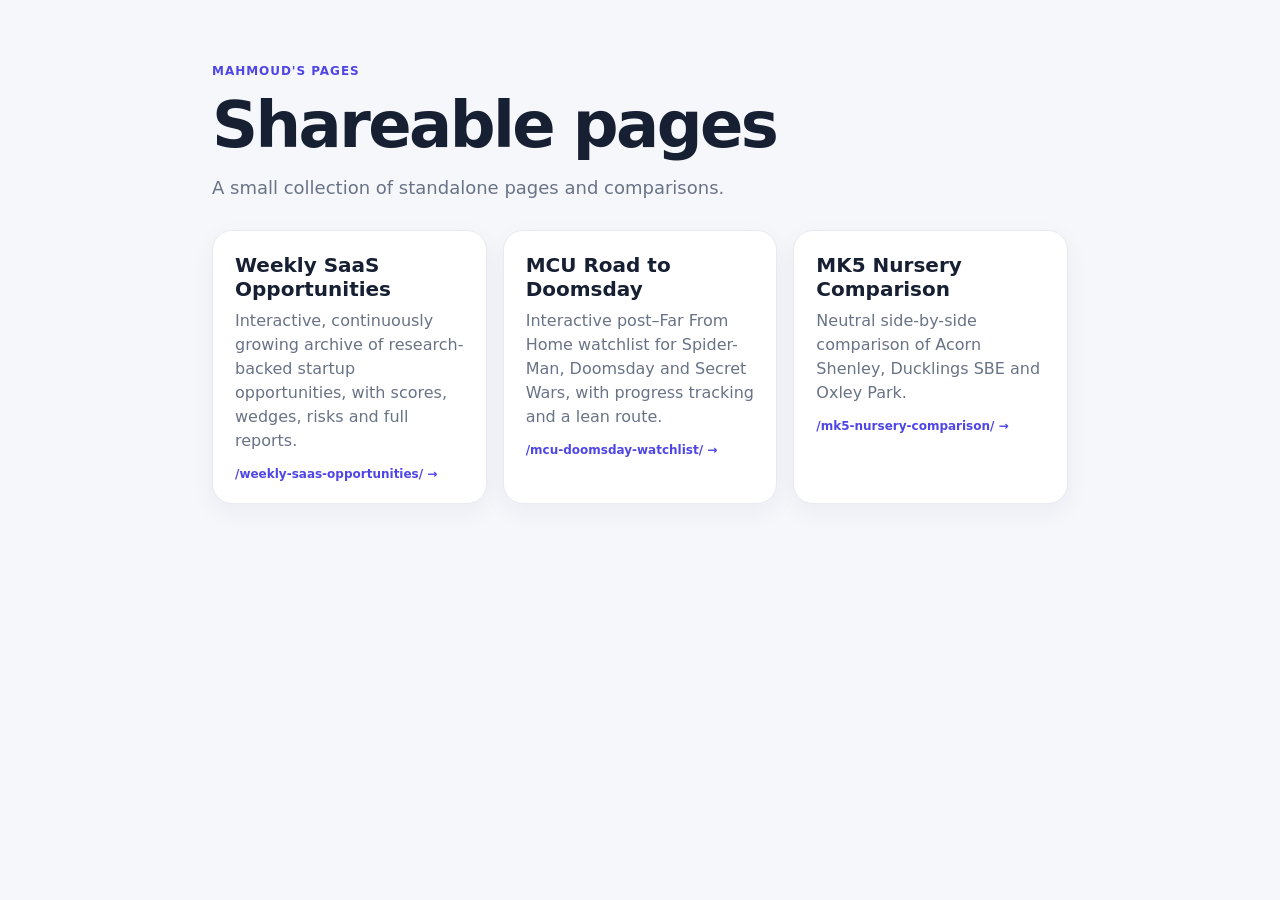
==== index.html @ de0a1bed "Add SaaS opportunity dashboard to pages index" ====
<!DOCTYPE html>
<html lang="en">
<head>
  <meta charset="utf-8" />
  <meta name="viewport" content="width=device-width, initial-scale=1" />
  <title>Pages</title>
  <style>
    :root{--bg:#f6f7fb;--card:#fff;--text:#172033;--muted:#697386;--line:#e7eaf0;--accent:#4f46e5}
    *{box-sizing:border-box}body{margin:0;font-family:Inter,ui-sans-serif,system-ui,-apple-system,BlinkMacSystemFont,"Segoe UI",sans-serif;background:var(--bg);color:var(--text)}
    .wrap{max-width:900px;margin:0 auto;padding:64px 22px}.hero{margin-bottom:28px}.eyebrow{font-size:12px;font-weight:800;letter-spacing:.08em;text-transform:uppercase;color:var(--accent)}h1{font-size:clamp(36px,6vw,64px);letter-spacing:-.04em;margin:10px 0 12px}.sub{color:var(--muted);font-size:18px;line-height:1.55}.grid{display:grid;grid-template-columns:repeat(auto-fit,minmax(260px,1fr));gap:16px}.card{display:block;background:var(--card);border:1px solid var(--line);border-radius:20px;padding:22px;text-decoration:none;color:inherit;box-shadow:0 8px 24px rgba(23,32,51,.05);transition:.15s ease}.card:hover{transform:translateY(-2px);box-shadow:0 12px 30px rgba(23,32,51,.09)}.card h2{margin:0 0 8px;font-size:20px}.card p{margin:0;color:var(--muted);line-height:1.5}.path{margin-top:14px;font-size:12px;color:var(--accent);font-weight:700}
  </style>
</head>
<body>
  <main class="wrap">
    <section class="hero">
      <div class="eyebrow">Mahmoud's pages</div>
      <h1>Shareable pages</h1>
      <div class="sub">A small collection of standalone pages and comparisons.</div>
    </section>
    <section class="grid">
      <a class="card" href="./weekly-saas-opportunities/">
        <h2>Weekly SaaS Opportunities</h2>
        <p>Interactive, continuously growing archive of research-backed startup opportunities, with scores, wedges, risks and full reports.</p>
        <div class="path">/weekly-saas-opportunities/ →</div>
      </a>
      <a class="card" href="./mcu-doomsday-watchlist/">
        <h2>MCU Road to Doomsday</h2>
        <p>Interactive post–Far From Home watchlist for Spider-Man, Doomsday and Secret Wars, with progress tracking and a lean route.</p>
        <div class="path">/mcu-doomsday-watchlist/ →</div>
      </a>
      <a class="card" href="./mk5-nursery-comparison/">
        <h2>MK5 Nursery Comparison</h2>
        <p>Neutral side-by-side comparison of Acorn Shenley, Ducklings SBE and Oxley Park.</p>
        <div class="path">/mk5-nursery-comparison/ →</div>
      </a>
    </section>
  </main>
</body>
</html>
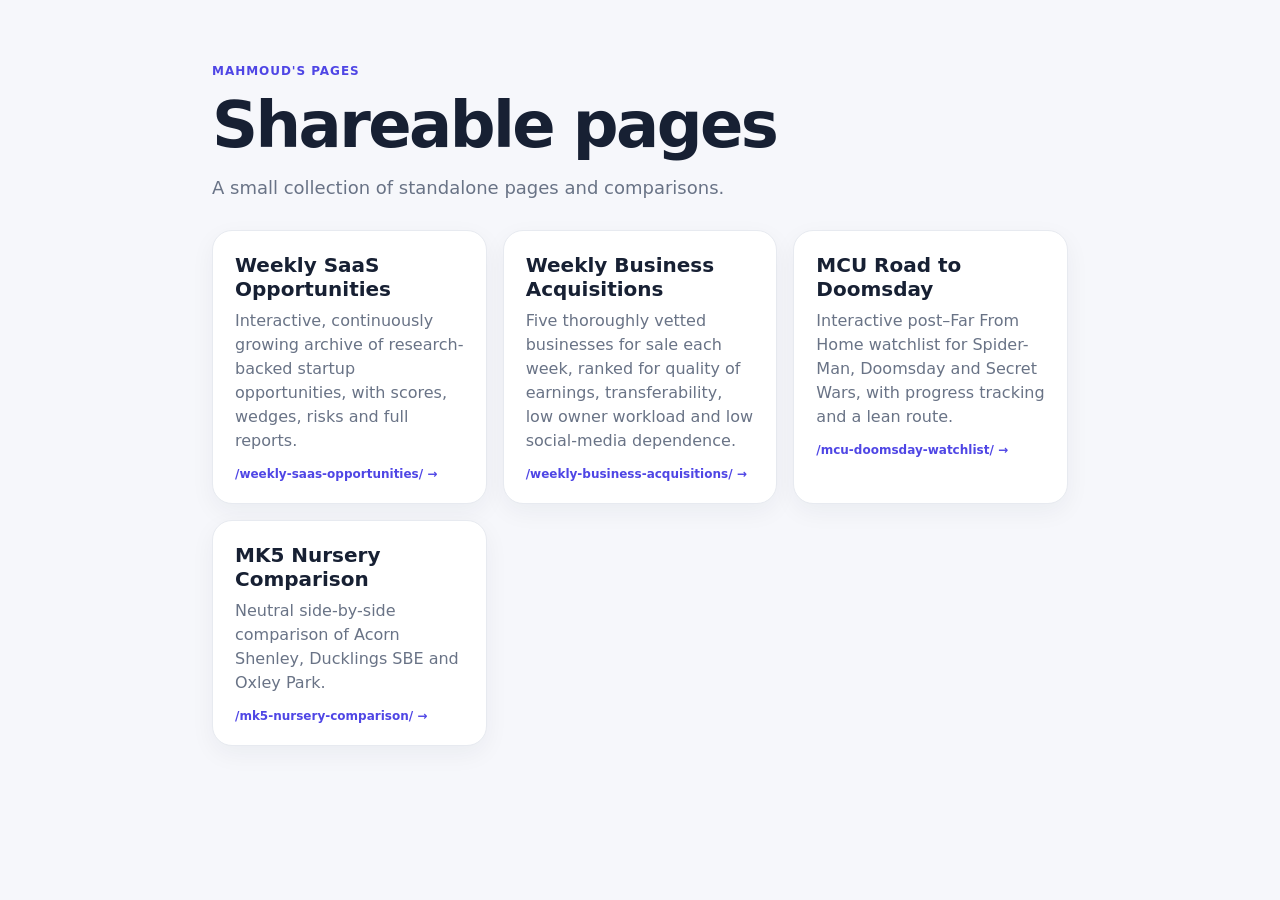
==== commit cba11395: "Link business acquisition dashboard" ====
--- a/index.html
+++ b/index.html
@@ -23,6 +23,11 @@
         <p>Interactive, continuously growing archive of research-backed startup opportunities, with scores, wedges, risks and full reports.</p>
         <div class="path">/weekly-saas-opportunities/ →</div>
       </a>
+      <a class="card" href="./weekly-business-acquisitions/">
+        <h2>Weekly Business Acquisitions</h2>
+        <p>Five thoroughly vetted businesses for sale each week, ranked for quality of earnings, transferability, low owner workload and low social-media dependence.</p>
+        <div class="path">/weekly-business-acquisitions/ →</div>
+      </a>
       <a class="card" href="./mcu-doomsday-watchlist/">
         <h2>MCU Road to Doomsday</h2>
         <p>Interactive post–Far From Home watchlist for Spider-Man, Doomsday and Secret Wars, with progress tracking and a lean route.</p>
@@ -36,4 +41,4 @@
     </section>
   </main>
 </body>
-</html>
+</html>
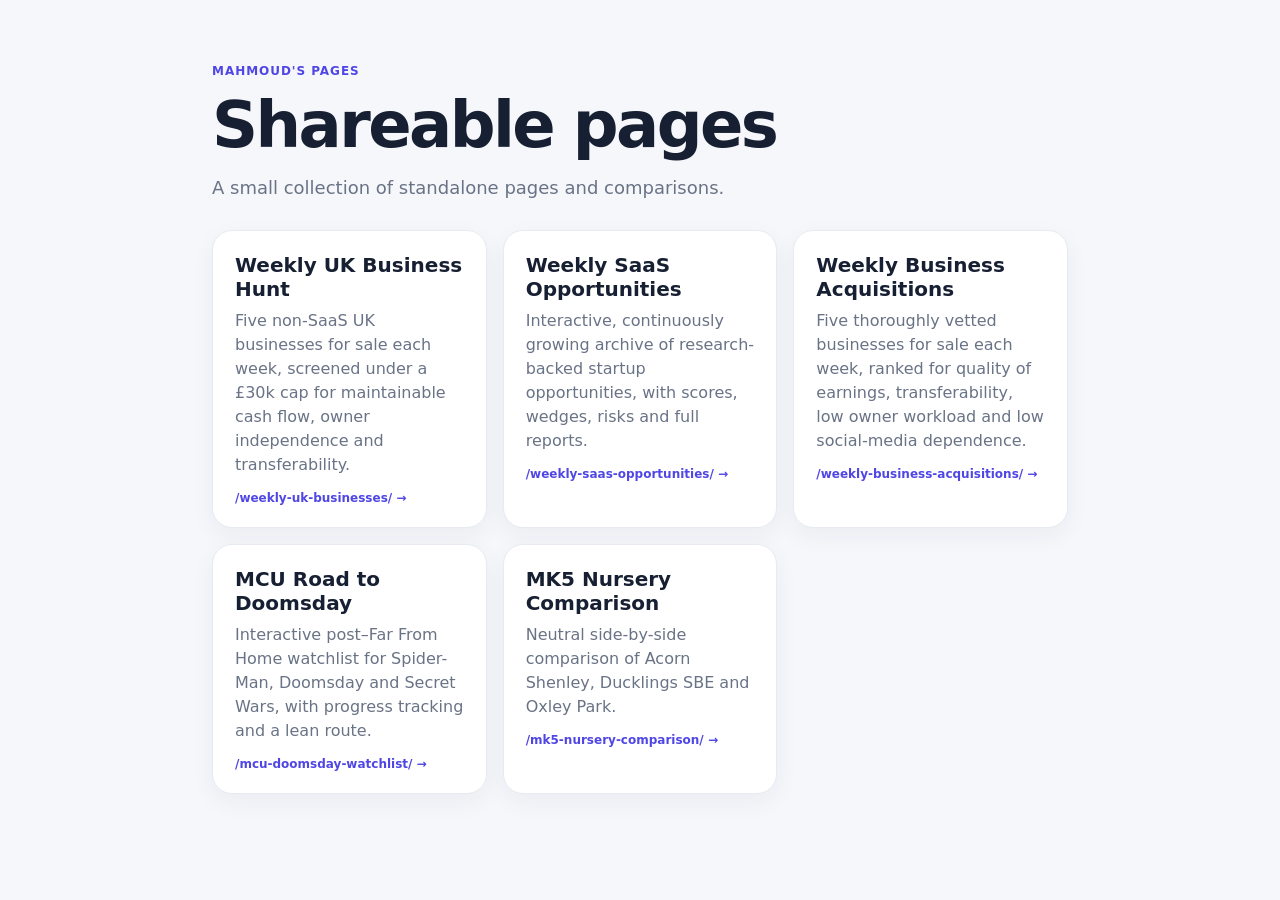
==== commit d9efd9bc: "Link weekly UK business hunt dashboard" ====
--- a/index.html
+++ b/index.html
@@ -18,6 +18,11 @@
       <div class="sub">A small collection of standalone pages and comparisons.</div>
     </section>
     <section class="grid">
+      <a class="card" href="./weekly-uk-businesses/">
+        <h2>Weekly UK Business Hunt</h2>
+        <p>Five non-SaaS UK businesses for sale each week, screened under a £30k cap for maintainable cash flow, owner independence and transferability.</p>
+        <div class="path">/weekly-uk-businesses/ →</div>
+      </a>
       <a class="card" href="./weekly-saas-opportunities/">
         <h2>Weekly SaaS Opportunities</h2>
         <p>Interactive, continuously growing archive of research-backed startup opportunities, with scores, wedges, risks and full reports.</p>
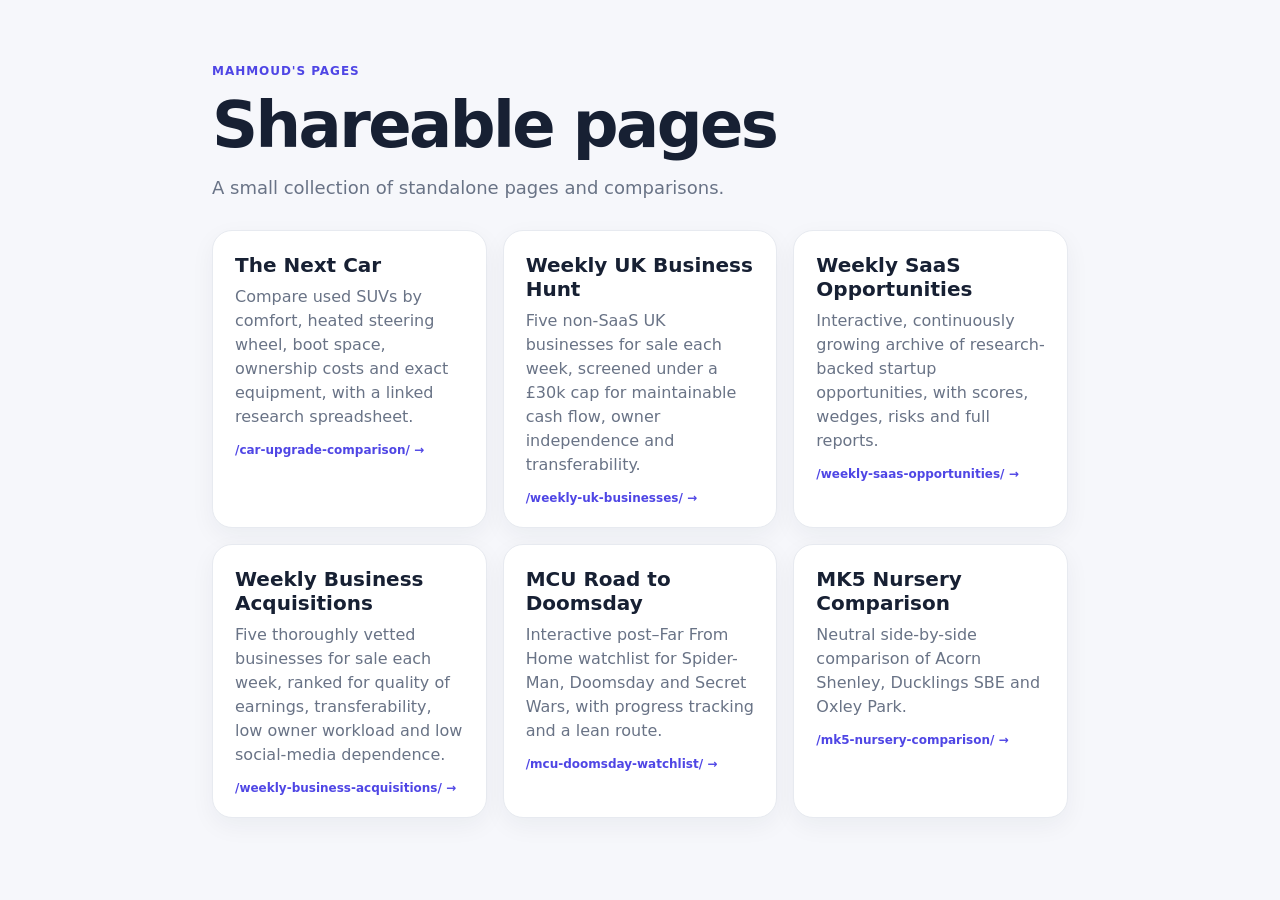
==== commit a4c42151: "Add researched SUV comparison with sheet-backed public data" ====
--- a/index.html
+++ b/index.html
@@ -18,6 +18,11 @@
       <div class="sub">A small collection of standalone pages and comparisons.</div>
     </section>
     <section class="grid">
+      <a class="card" href="./car-upgrade-comparison/">
+        <h2>The Next Car</h2>
+        <p>Compare used SUVs by comfort, heated steering wheel, boot space, ownership costs and exact equipment, with a linked research spreadsheet.</p>
+        <div class="path">/car-upgrade-comparison/ →</div>
+      </a>
       <a class="card" href="./weekly-uk-businesses/">
         <h2>Weekly UK Business Hunt</h2>
         <p>Five non-SaaS UK businesses for sale each week, screened under a £30k cap for maintainable cash flow, owner independence and transferability.</p>
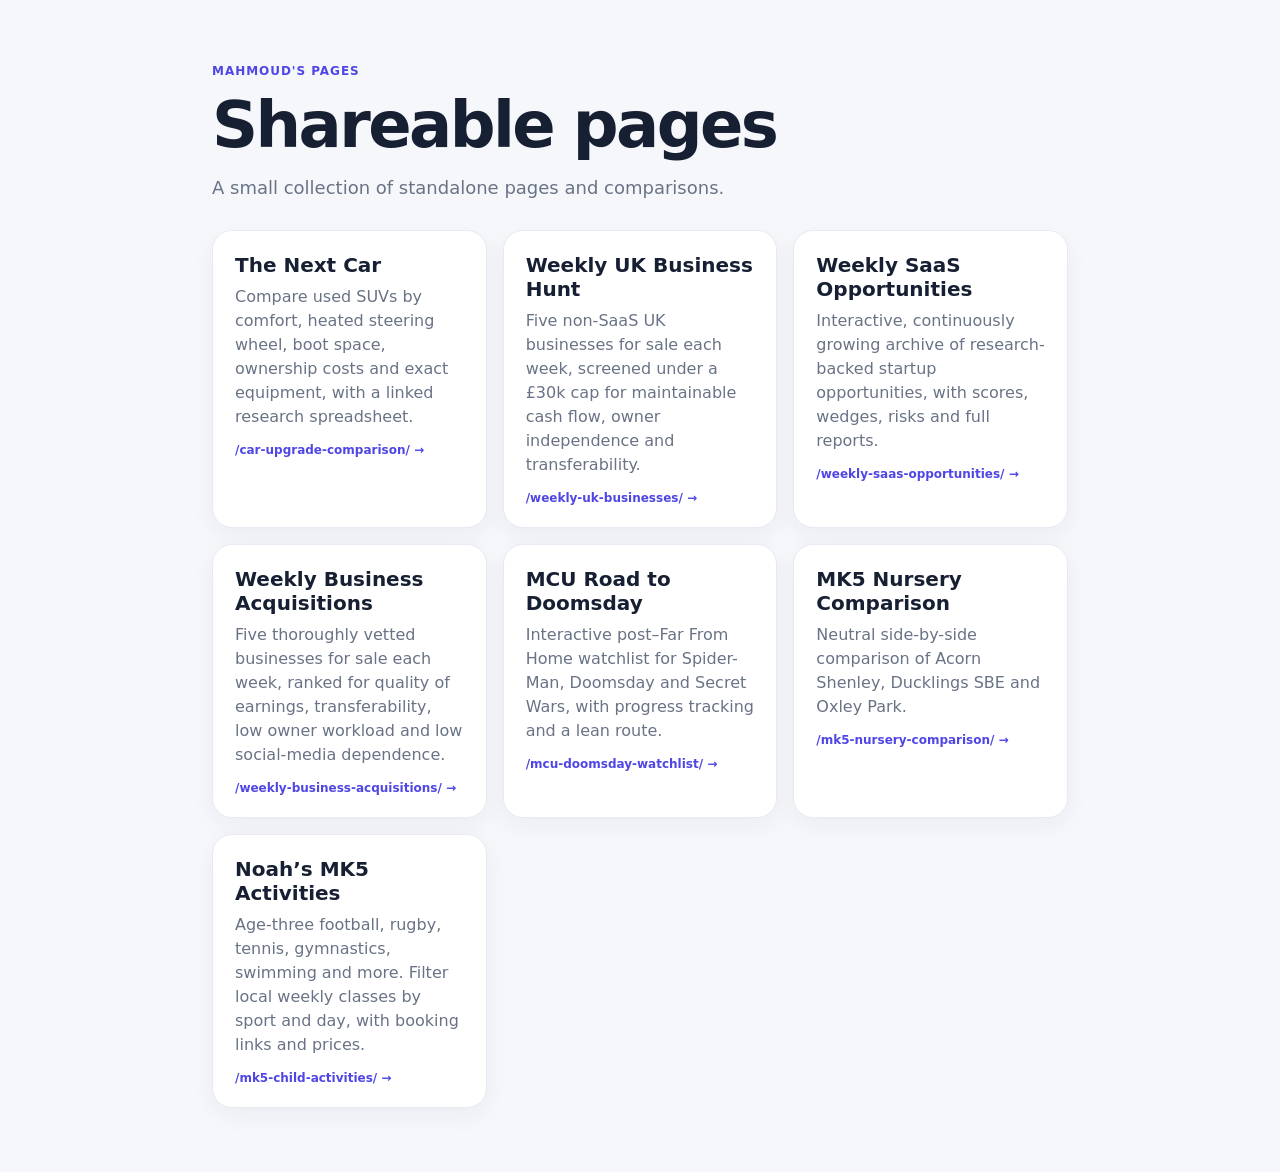
==== commit 2fafdaf0: "Link MK5 activities guide from Pages home" ====
--- a/index.html
+++ b/index.html
@@ -48,6 +48,11 @@
         <p>Neutral side-by-side comparison of Acorn Shenley, Ducklings SBE and Oxley Park.</p>
         <div class="path">/mk5-nursery-comparison/ →</div>
       </a>
+      <a class="card" href="./mk5-child-activities/">
+        <h2>Noah’s MK5 Activities</h2>
+        <p>Age-three football, rugby, tennis, gymnastics, swimming and more. Filter local weekly classes by sport and day, with booking links and prices.</p>
+        <div class="path">/mk5-child-activities/ →</div>
+      </a>
     </section>
   </main>
 </body>
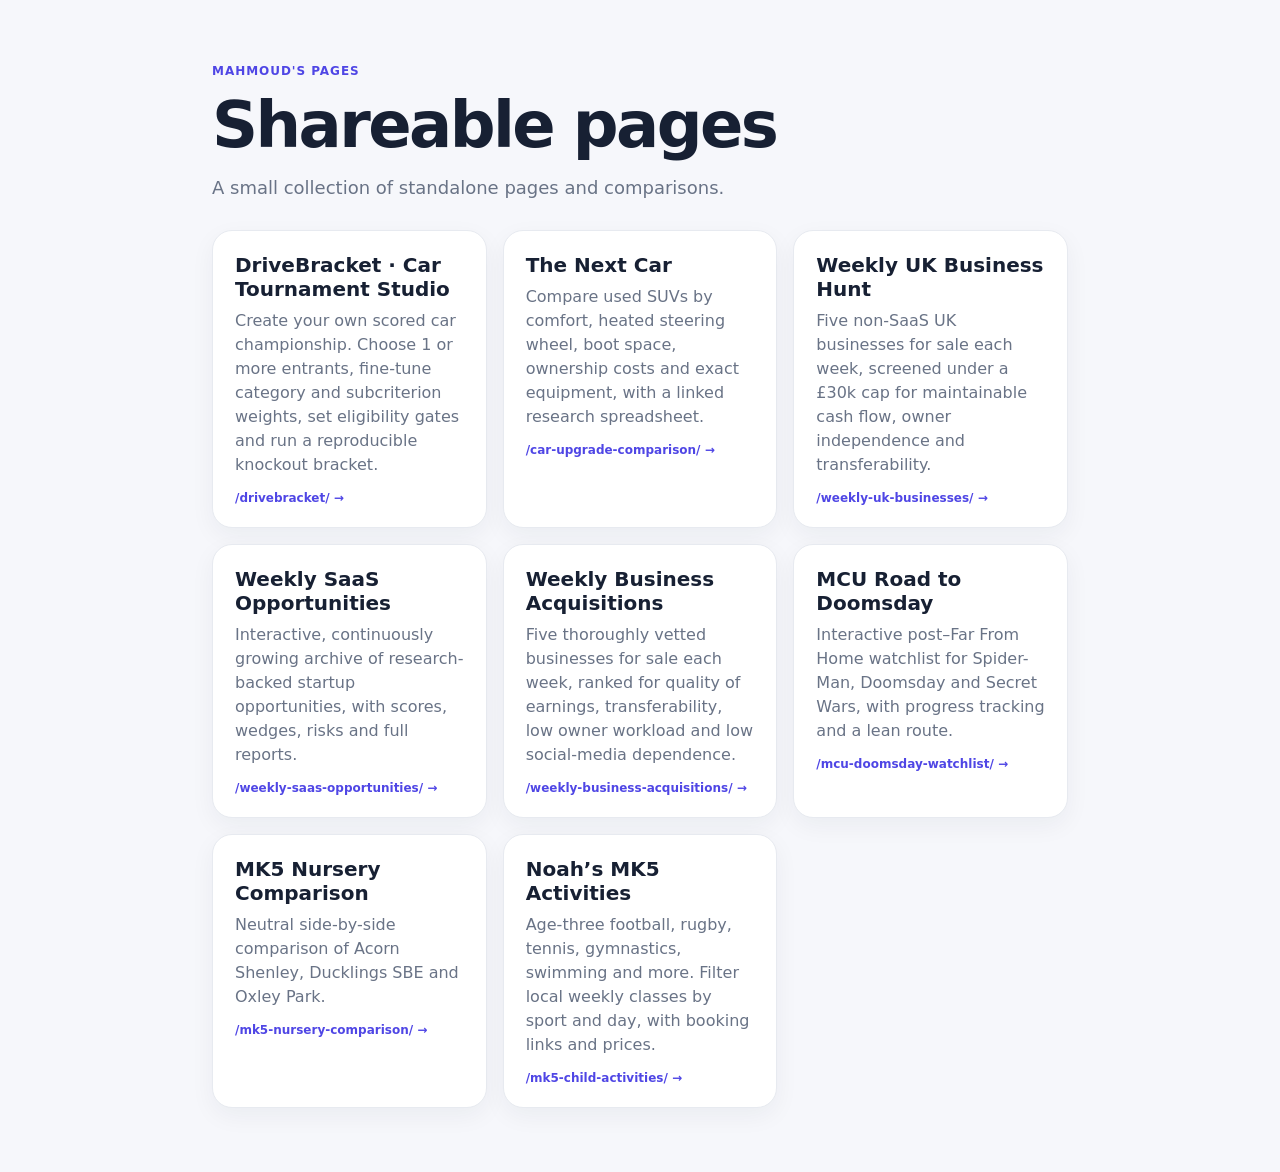
==== commit 4ff1b79a: "List DriveBracket in GitHub Pages directory" ====
--- a/index.html
+++ b/index.html
@@ -18,6 +18,7 @@
       <div class="sub">A small collection of standalone pages and comparisons.</div>
     </section>
     <section class="grid">
+      <a class="card" href="./drivebracket/"><h2>DriveBracket · Car Tournament Studio</h2><p>Create your own scored car championship. Choose 1 or more entrants, fine-tune category and subcriterion weights, set eligibility gates and run a reproducible knockout bracket.</p><div class="path">/drivebracket/ →</div></a>
       <a class="card" href="./car-upgrade-comparison/">
         <h2>The Next Car</h2>
         <p>Compare used SUVs by comfort, heated steering wheel, boot space, ownership costs and exact equipment, with a linked research spreadsheet.</p>
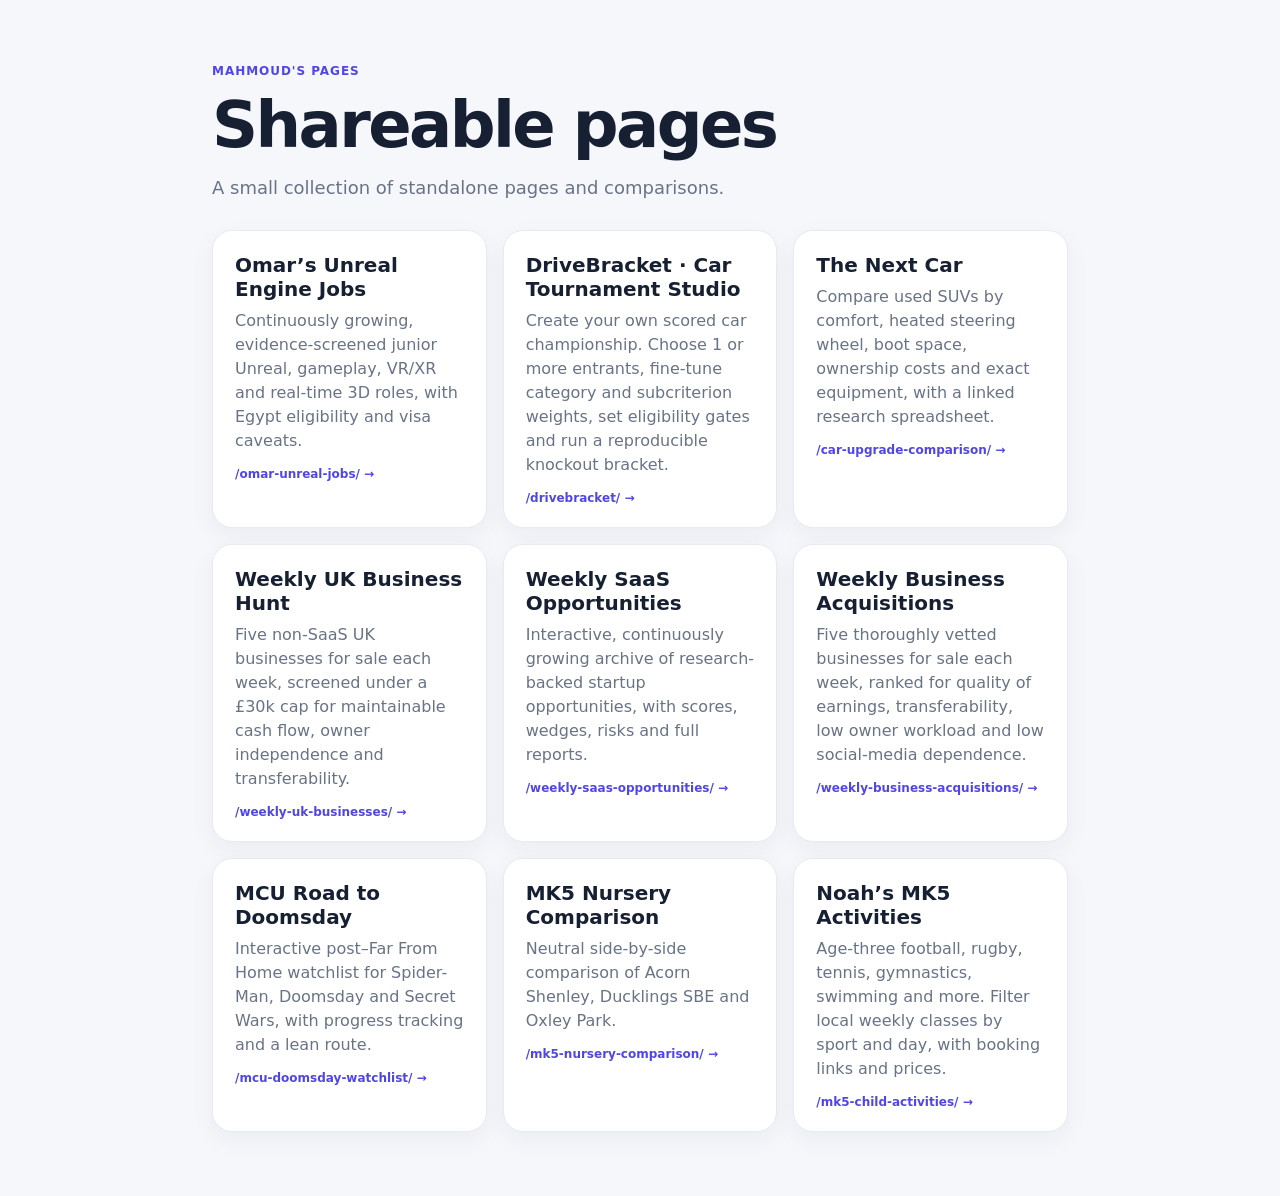
==== commit 49c6b494: "Link Omar's Unreal jobs dashboard from Pages home" ====
--- a/index.html
+++ b/index.html
@@ -18,6 +18,7 @@
       <div class="sub">A small collection of standalone pages and comparisons.</div>
     </section>
     <section class="grid">
+      <a class="card" href="./omar-unreal-jobs/"><h2>Omar’s Unreal Engine Jobs</h2><p>Continuously growing, evidence-screened junior Unreal, gameplay, VR/XR and real-time 3D roles, with Egypt eligibility and visa caveats.</p><div class="path">/omar-unreal-jobs/ →</div></a>
       <a class="card" href="./drivebracket/"><h2>DriveBracket · Car Tournament Studio</h2><p>Create your own scored car championship. Choose 1 or more entrants, fine-tune category and subcriterion weights, set eligibility gates and run a reproducible knockout bracket.</p><div class="path">/drivebracket/ →</div></a>
       <a class="card" href="./car-upgrade-comparison/">
         <h2>The Next Car</h2>
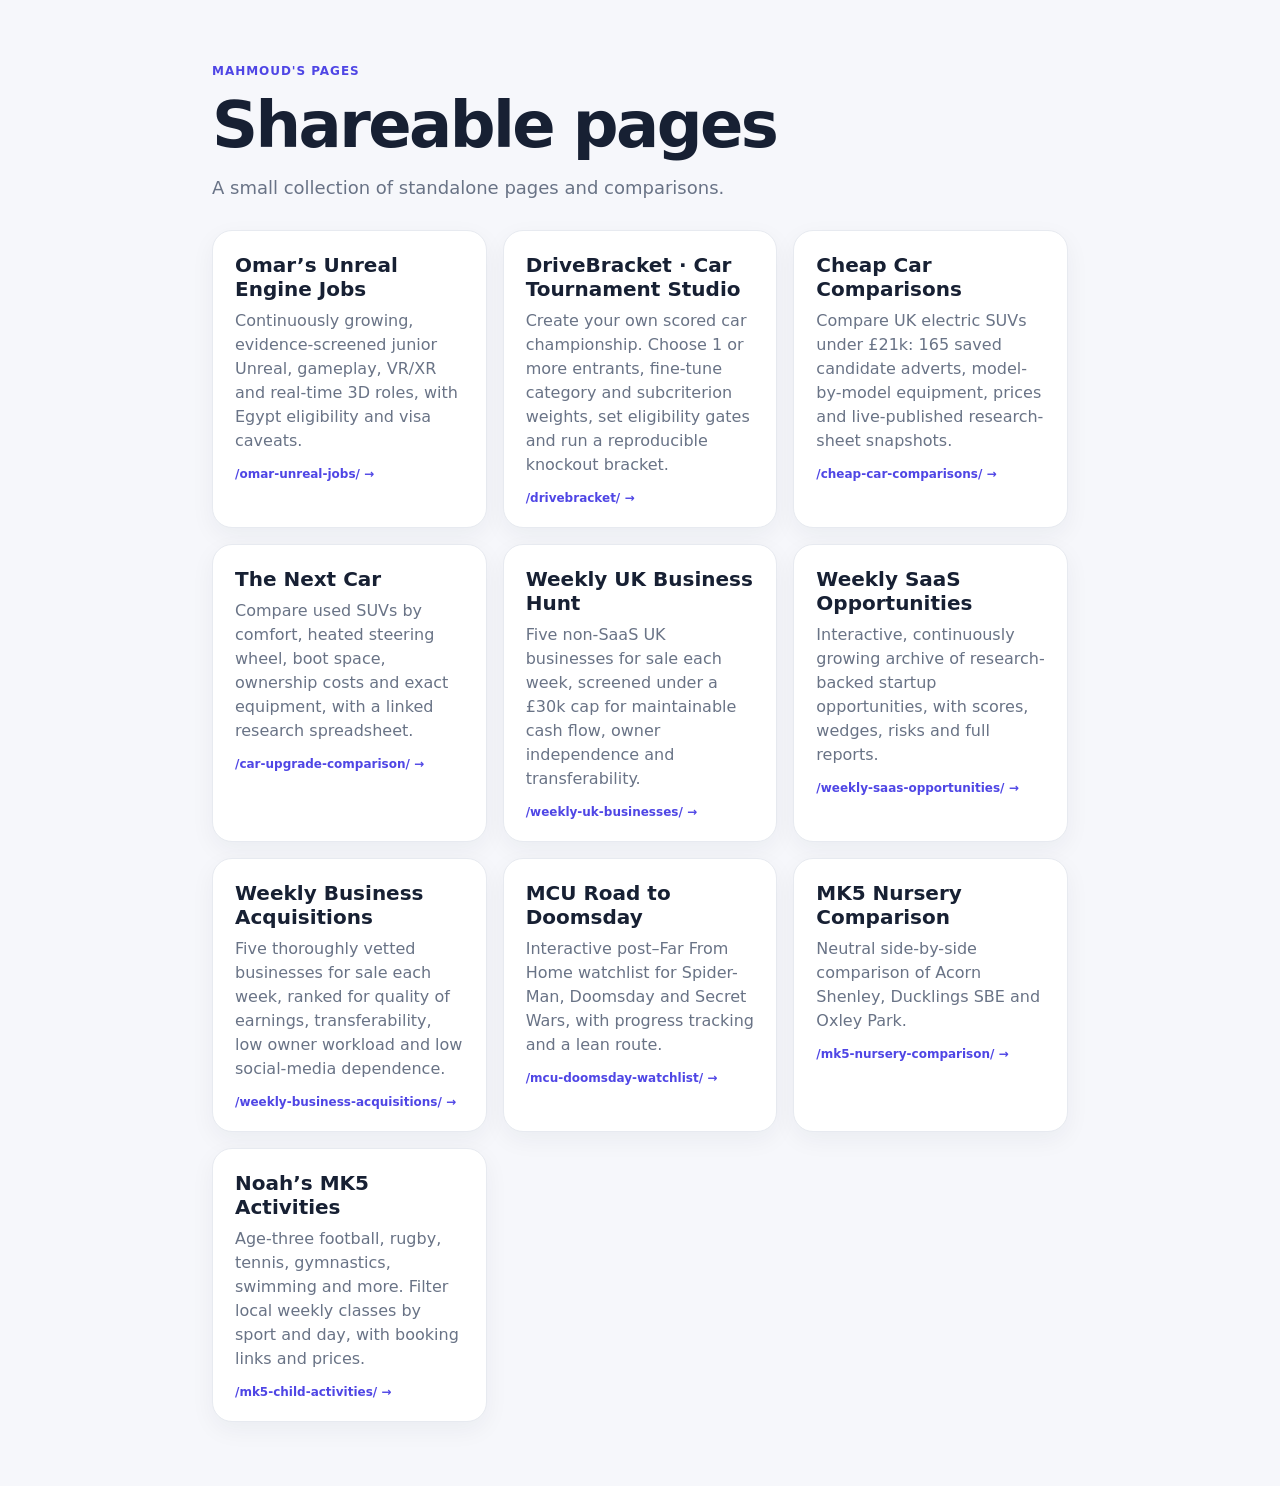
==== commit 089f7db0: "Feature Cheap Car Comparisons on GitHub Pages directory" ====
--- a/index.html
+++ b/index.html
@@ -20,6 +20,11 @@
     <section class="grid">
       <a class="card" href="./omar-unreal-jobs/"><h2>Omar’s Unreal Engine Jobs</h2><p>Continuously growing, evidence-screened junior Unreal, gameplay, VR/XR and real-time 3D roles, with Egypt eligibility and visa caveats.</p><div class="path">/omar-unreal-jobs/ →</div></a>
       <a class="card" href="./drivebracket/"><h2>DriveBracket · Car Tournament Studio</h2><p>Create your own scored car championship. Choose 1 or more entrants, fine-tune category and subcriterion weights, set eligibility gates and run a reproducible knockout bracket.</p><div class="path">/drivebracket/ →</div></a>
+      <a class="card" href="./cheap-car-comparisons/">
+        <h2>Cheap Car Comparisons</h2>
+        <p>Compare UK electric SUVs under £21k: 165 saved candidate adverts, model-by-model equipment, prices and live-published research-sheet snapshots.</p>
+        <div class="path">/cheap-car-comparisons/ →</div>
+      </a>
       <a class="card" href="./car-upgrade-comparison/">
         <h2>The Next Car</h2>
         <p>Compare used SUVs by comfort, heated steering wheel, boot space, ownership costs and exact equipment, with a linked research spreadsheet.</p>
